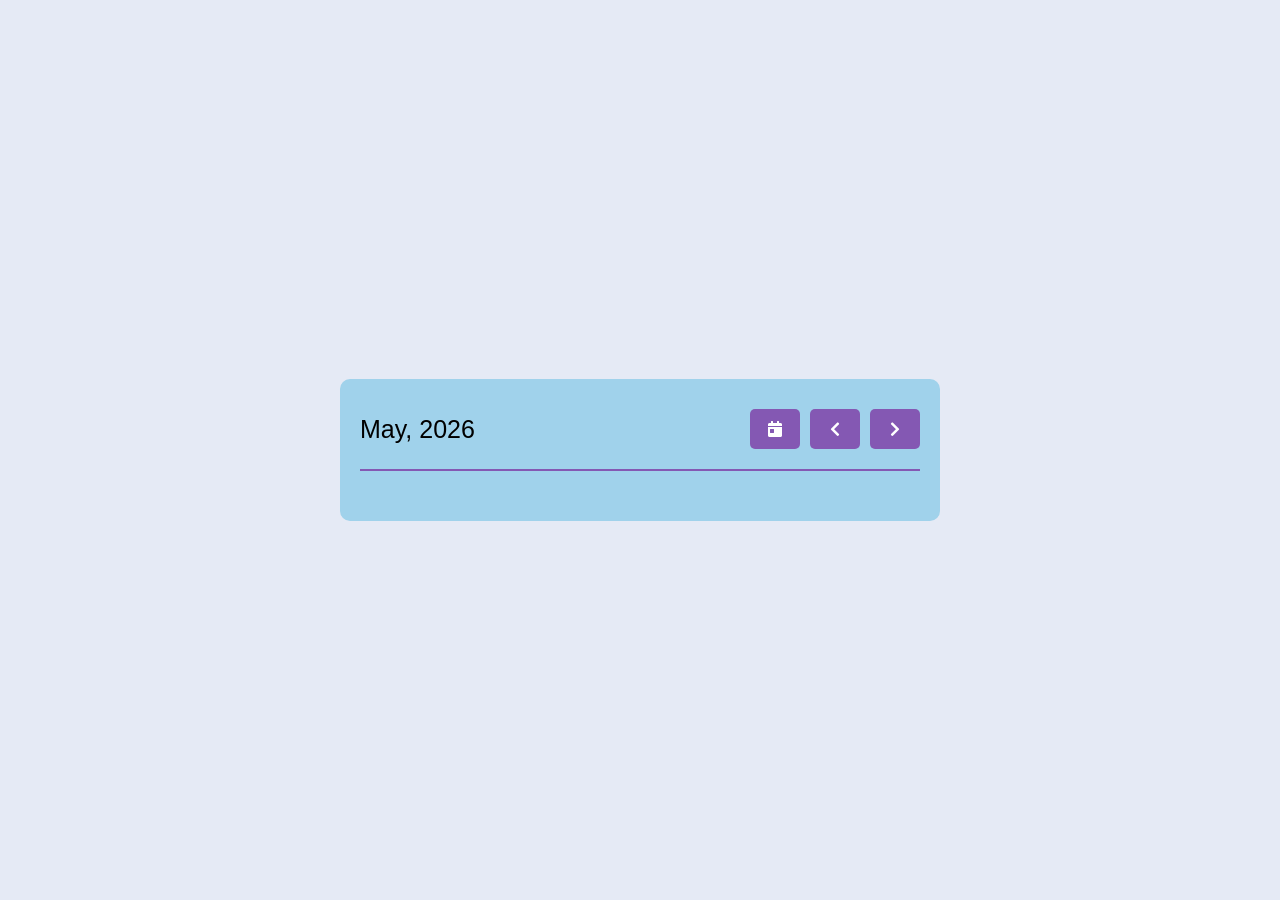
==== index.html @ c3a7c03d "Created mini calendar" ====
<!DOCTYPE html>
<html lang="en">
  <head>
    <meta charset="UTF-8" />
    <meta http-equiv="X-UA-Compatible" content="IE=edge" />
    <meta name="viewport" content="width=device-width, initial-scale=1.0" />

    <!-- STYLESHEET -->
    <link rel="stylesheet" href="style.css" />

    <!-- FONTAWESOME -->
    <link
        rel="stylesheet"
        href="https://cdnjs.cloudflare.com/ajax/libs/font-awesome/5.15.3/css/all.min.css"
    />

    <title>Mini Calendar</title>
</head>

<body>

<div class="container">
    <div class="calendar">
        <div class="header">
            <div class="month">May, 2026</div>
            <div class="btns">
    <div class="btn today">
        <i class="fas fa-calendar-day"></i>
    </div>

    <div class="btn prev">
        <i class="fas fa-chevron-left"></i>
    </div>

    <div class="btn next">
        <i class="fas fa-chevron-right"></i>
    </div>
</div>
</div>
</div>
</div>

    <!-- SCRIPT -->
    <script src="script.js"></script>

</body>
</html>
---- style.css ----
* {
  margin: 0;
  padding: 0;
  box-sizing: border-box;
  font-family:Impact, Haettenschweiler, 'Arial Narrow Bold', sans-serif;
}

body{
    background-color: #e5eaf5;

}
.container{
    width: 100%;
    min-height: 100vh;
    display: flex;
    align-items: center;
    justify-content: center;
}
.calendar{
    width: 100%;
    max-width: 600px;
    padding: 30px 20px;
    border-radius: 10px;
    background-color: #a0d2eb;
}
.calendar .header {
    display: flex;
    justify-content: space-between;
    align-items: center;
    margin-bottom: 20px;
    padding-bottom: 20px;
    border-bottom: 2px solid #8458B3;
}
.calendar .header .month {
    display: flex;
    align-items: center;
    font-size: 25px;
    font-weight: 600px; 
    color:black 
}
.calendar .header .btns {
    display: flex;
    gap: 10px;
}
.calendar .header .btns .btn {
    width: 50px;
    height: 40px;
    display: flex;
    align-items: center;
    justify-content: center;
    border-radius: 5px;
    color: #fff;
    background-color: #8458B3;
    font-size: 16px;
    cursor: pointer;
}
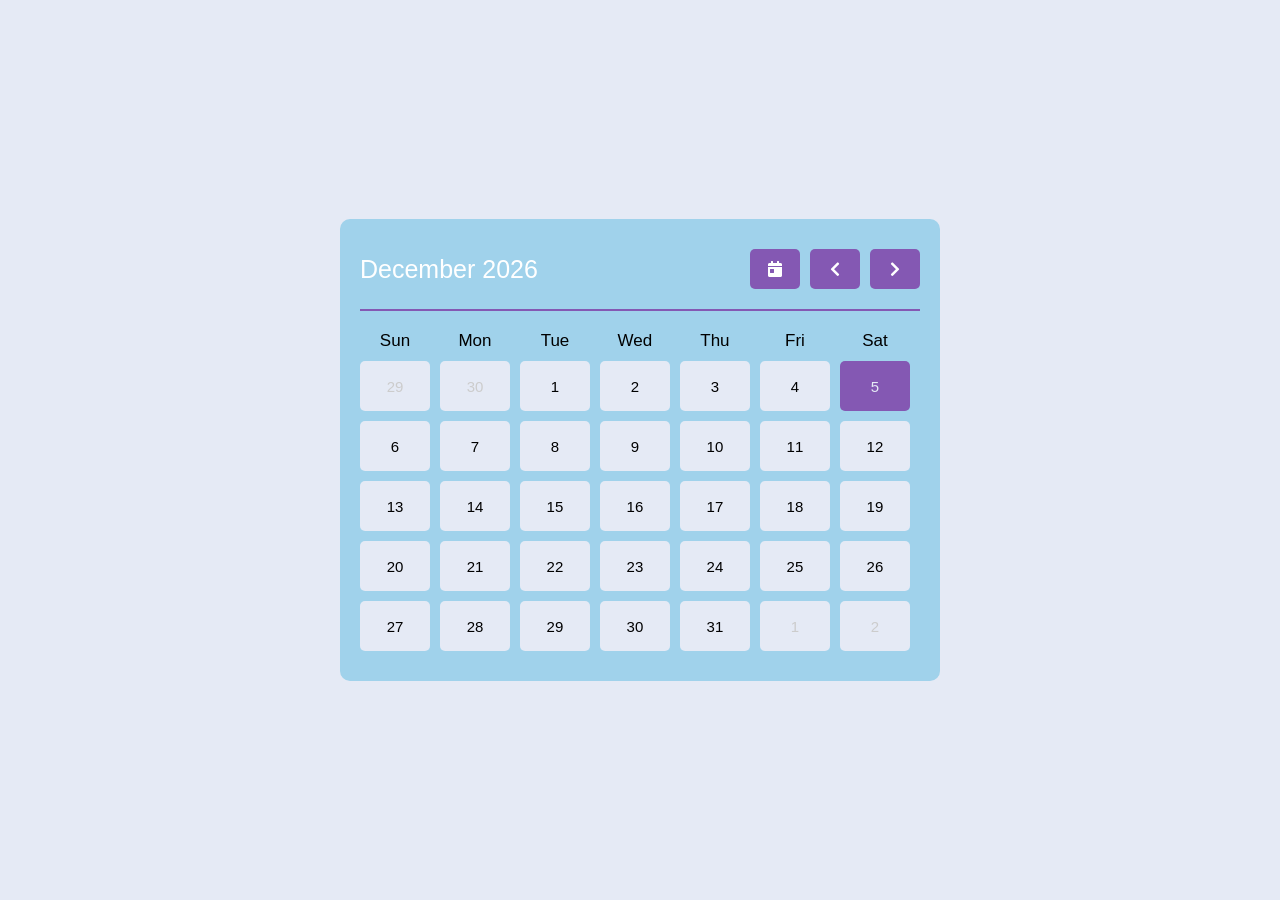
==== commit 8e910d5f: "Finished Calendar Part" ====
--- a/index.html
+++ b/index.html
@@ -5,10 +5,8 @@
     <meta http-equiv="X-UA-Compatible" content="IE=edge" />
     <meta name="viewport" content="width=device-width, initial-scale=1.0" />
 
-    <!-- STYLESHEET -->
     <link rel="stylesheet" href="style.css" />
 
-    <!-- FONTAWESOME -->
     <link
         rel="stylesheet"
         href="https://cdnjs.cloudflare.com/ajax/libs/font-awesome/5.15.3/css/all.min.css"
@@ -22,25 +20,35 @@
 <div class="container">
     <div class="calendar">
         <div class="header">
-            <div class="month">May, 2026</div>
+            <div class="month"></div>
             <div class="btns">
-    <div class="btn today">
+    <div class="btn today-btn">
         <i class="fas fa-calendar-day"></i>
     </div>
 
-    <div class="btn prev">
+    <div class="btn prev-btn">
         <i class="fas fa-chevron-left"></i>
     </div>
 
-    <div class="btn next">
+    <div class="btn next-btn">
         <i class="fas fa-chevron-right"></i>
     </div>
 </div>
 </div>
+<div class="weekdays">
+    <div class="day">Sun</div>
+    <div class="day">Mon</div>
+    <div class="day">Tue</div>
+    <div class="day">Wed</div>
+    <div class="day">Thu</div>
+    <div class="day">Fri</div>
+    <div class="day">Sat</div>
 </div>
+<div class="days">
+
+        </div>
+    </div>
 </div>
-
-    <!-- SCRIPT -->
     <script src="script.js"></script>
 
 </body>
--- a/style.css
+++ b/style.css
@@ -36,7 +36,7 @@
     align-items: center;
     font-size: 25px;
     font-weight: 600px; 
-    color:black 
+    color:white
 }
 .calendar .header .btns {
     display: flex;
@@ -53,4 +53,49 @@
     background-color: #8458B3;
     font-size: 16px;
     cursor: pointer;
+}
+.calendar .header .btns .btn:hover{
+    background-color: #8458B3;
+    transform: scale(1.06);
+}
+.weekdays {
+    display: flex;
+    gap: 10px;
+    margin-bottom: 10px;;
+}
+.weekdays .day{
+    width: calc(100% / 7 - 10px);
+    text-align: center;
+    font-size: 17px;
+    font-weight: 10;
+}
+.days{
+    display: flex;
+    flex-wrap: wrap;
+    gap: 10px;
+}
+.days .day{
+    width: calc(100% / 7 - 10px);
+    height: 50px;
+    display: flex;
+    align-items: center;
+    justify-content: center;
+    border-radius: 5px;
+    font-size: 15px;
+    font-weight: 10px;
+    color: black;
+    background-color: #e5eaf5;
+}
+.days .day:not(.next):not(.prev):hover{
+    color: #e5eaf5;
+    background-color: #8458B3;
+    transform: scale(1.04);
+}
+.days .day.today{
+    color: #e5eaf5;
+    background-color: #8458B3;
+}
+.days .day.next,
+.days .day.prev{
+   color: #ccc;
 }
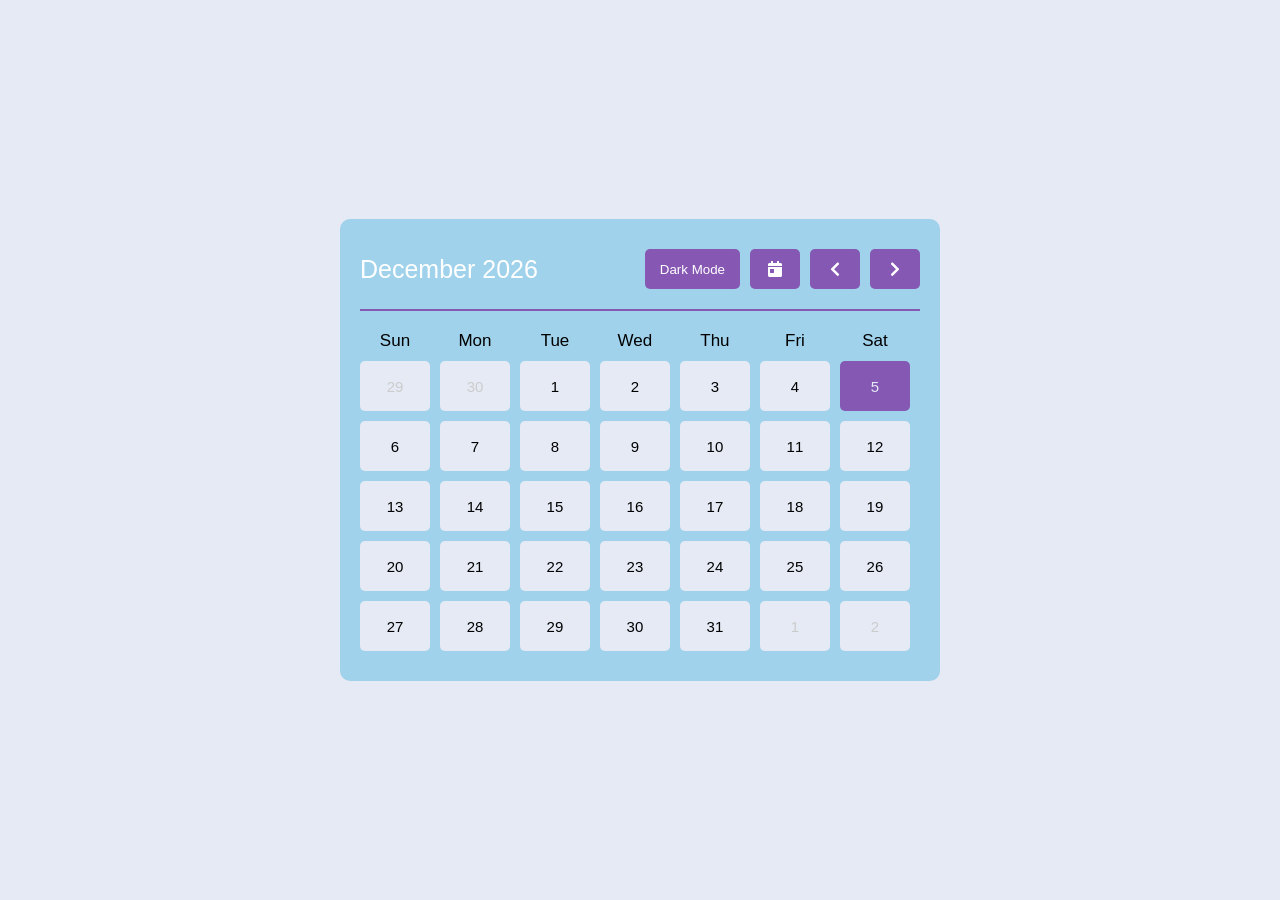
==== commit ba5d5067: "added dark mode button" ====
--- a/index.html
+++ b/index.html
@@ -12,7 +12,7 @@
         href="https://cdnjs.cloudflare.com/ajax/libs/font-awesome/5.15.3/css/all.min.css"
     />
 
-    <title>Mini Calendar</title>
+    <title>Calendar</title>
 </head>
 
 <body>
@@ -22,6 +22,8 @@
         <div class="header">
             <div class="month"></div>
             <div class="btns">
+    <button id="theme-toggle">Dark Mode</button>         
+
     <div class="btn today-btn">
         <i class="fas fa-calendar-day"></i>
     </div>
--- a/style.css
+++ b/style.css
@@ -98,4 +98,31 @@
 .days .day.next,
 .days .day.prev{
    color: #ccc;
+}
+.dark {
+    background-color: #494D5F;
+    color: #e5eaf5;
+}
+
+.dark .calendar {
+    background-color: #659ebb;
+}
+
+.dark .day {
+    background-color: #494D5F;
+    color: #e5eaf5;
+}
+#theme-toggle {
+    background-color: #8758b3;
+    color: white;
+    border: none;
+    padding: 10px 15px;
+    border-radius: 5px;
+    cursor: pointer;
+    font-weight: 1px;
+    cursor: pointer;
+}
+#theme-toggle:hover {
+    background-color: #8758b3;
+    transform: scale(1.04);
 }
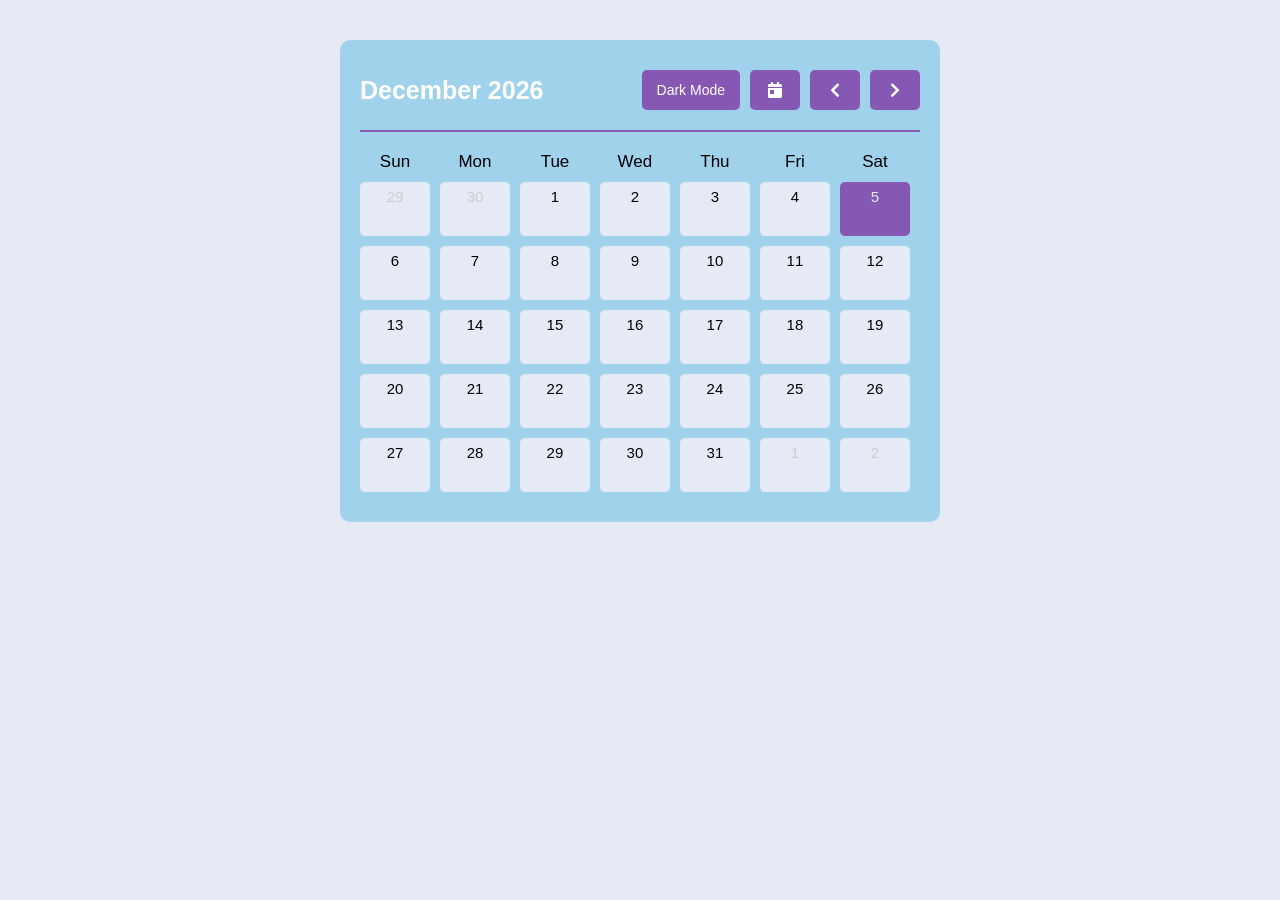
==== commit c7aff7f3: "added planner and js" ====
--- a/index.html
+++ b/index.html
@@ -1,57 +1,89 @@
-<!DOCTYPE html>
+<!doctype html>
 <html lang="en">
   <head>
     <meta charset="UTF-8" />
     <meta http-equiv="X-UA-Compatible" content="IE=edge" />
     <meta name="viewport" content="width=device-width, initial-scale=1.0" />
+    <link rel="stylesheet" href="style.css" />
+    <link
+      rel="stylesheet"
+      href="https://cdnjs.cloudflare.com/ajax/libs/font-awesome/5.15.3/css/all.min.css"
+    />
+    <title>Calendar</title>
+  </head>
+  <body>
+    <div class="container">
+      <!-- CALENDAR -->
+      <div class="calendar">
+        <div class="header">
+          <div class="month"></div>
+          <div class="btns">
+            <button id="theme-toggle">Dark Mode</button>
+            <div class="btn today-btn"><i class="fas fa-calendar-day"></i></div>
+            <div class="btn prev-btn"><i class="fas fa-chevron-left"></i></div>
+            <div class="btn next-btn"><i class="fas fa-chevron-right"></i></div>
+          </div>
+        </div>
+        <div class="weekdays">
+          <div class="day">Sun</div>
+          <div class="day">Mon</div>
+          <div class="day">Tue</div>
+          <div class="day">Wed</div>
+          <div class="day">Thu</div>
+          <div class="day">Fri</div>
+          <div class="day">Sat</div>
+        </div>
+        <div class="days"></div>
+      </div>
 
-    <link rel="stylesheet" href="style.css" />
+      <!-- PLANNER PANEL -->
+      <div class="planner" id="planner">
+        <div class="planner-header">
+          <span class="planner-date" id="planner-date">Select a day</span>
+          <button class="planner-close" id="planner-close">
+            <i class="fas fa-times"></i>
+          </button>
+        </div>
 
-    <link
-        rel="stylesheet"
-        href="https://cdnjs.cloudflare.com/ajax/libs/font-awesome/5.15.3/css/all.min.css"
-    />
+        <div class="task-list" id="task-list">
+          <p class="no-tasks" id="no-tasks">No tasks for this day.</p>
+        </div>
 
-    <title>Calendar</title>
-</head>
-
-<body>
-
-<div class="container">
-    <div class="calendar">
-        <div class="header">
-            <div class="month"></div>
-            <div class="btns">
-    <button id="theme-toggle">Dark Mode</button>         
-
-    <div class="btn today-btn">
-        <i class="fas fa-calendar-day"></i>
+        <div class="add-task-form" id="add-task-form">
+          <input
+            type="text"
+            id="task-title"
+            placeholder="Task title..."
+            maxlength="40"
+          />
+          <textarea
+            id="task-desc"
+            placeholder="Description (optional)..."
+            maxlength="300"
+          ></textarea>
+          <button id="add-task-btn">
+            <i class="fas fa-plus"></i> Add Task
+          </button>
+        </div>
+      </div>
     </div>
 
-    <div class="btn prev-btn">
-        <i class="fas fa-chevron-left"></i>
+    <!-- TASK DETAIL MODAL -->
+    <div class="modal-overlay" id="modal-overlay">
+      <div class="modal">
+        <div class="modal-header">
+          <span class="modal-title" id="modal-title"></span>
+          <button class="modal-close" id="modal-close">
+            <i class="fas fa-times"></i>
+          </button>
+        </div>
+        <p class="modal-desc" id="modal-desc"></p>
+        <button class="modal-delete" id="modal-delete">
+          <i class="fas fa-trash"></i> Delete Task
+        </button>
+      </div>
     </div>
 
-    <div class="btn next-btn">
-        <i class="fas fa-chevron-right"></i>
-    </div>
-</div>
-</div>
-<div class="weekdays">
-    <div class="day">Sun</div>
-    <div class="day">Mon</div>
-    <div class="day">Tue</div>
-    <div class="day">Wed</div>
-    <div class="day">Thu</div>
-    <div class="day">Fri</div>
-    <div class="day">Sat</div>
-</div>
-<div class="days">
-
-        </div>
-    </div>
-</div>
     <script src="script.js"></script>
-
-</body>
-</html>+  </body>
+</html>
--- a/style.css
+++ b/style.css
@@ -2,127 +2,489 @@
   margin: 0;
   padding: 0;
   box-sizing: border-box;
-  font-family:Impact, Haettenschweiler, 'Arial Narrow Bold', sans-serif;
-}
-
-body{
-    background-color: #e5eaf5;
-
-}
-.container{
-    width: 100%;
-    min-height: 100vh;
-    display: flex;
+  font-family: Impact, Haettenschweiler, 'Arial Narrow Bold', sans-serif;
+}
+
+body {
+  background-color: #e5eaf5;
+  transition: background-color 0.3s;
+}
+
+/* ── Layout ────────────────────────────────────────────── */
+.container {
+  width: 100%;
+  min-height: 100vh;
+  display: flex;
+  align-items: flex-start;
+  justify-content: center;
+  gap: 20px;
+  padding: 40px 20px;
+}
+
+/* ── Calendar ──────────────────────────────────────────── */
+.calendar {
+  width: 100%;
+  max-width: 600px;
+  padding: 30px 20px;
+  border-radius: 10px;
+  background-color: #a0d2eb;
+  flex-shrink: 0;
+  transition: background-color 0.3s;
+}
+
+.calendar .header {
+  display: flex;
+  justify-content: space-between;
+  align-items: center;
+  margin-bottom: 20px;
+  padding-bottom: 20px;
+  border-bottom: 2px solid #8458B3;
+}
+
+.calendar .header .month {
+  font-size: 25px;
+  font-weight: 600;
+  color: white;
+}
+
+.calendar .header .btns {
+  display: flex;
+  gap: 10px;
+}
+
+.calendar .header .btns .btn {
+  width: 50px;
+  height: 40px;
+  display: flex;
+  align-items: center;
+  justify-content: center;
+  border-radius: 5px;
+  color: #fff;
+  background-color: #8458B3;
+  font-size: 16px;
+  cursor: pointer;
+  transition: transform 0.15s;
+}
+
+.calendar .header .btns .btn:hover {
+  transform: scale(1.06);
+}
+
+.weekdays {
+  display: flex;
+  gap: 10px;
+  margin-bottom: 10px;
+}
+
+.weekdays .day {
+  width: calc(100% / 7 - 10px);
+  text-align: center;
+  font-size: 17px;
+}
+
+.days {
+  display: flex;
+  flex-wrap: wrap;
+  gap: 10px;
+}
+
+.days .day {
+  width: calc(100% / 7 - 10px);
+  min-height: 54px;
+  display: flex;
+  flex-direction: column;
+  align-items: center;
+  justify-content: flex-start;
+  padding-top: 6px;
+  border-radius: 5px;
+  font-size: 15px;
+  color: black;
+  background-color: #e5eaf5;
+  cursor: pointer;
+  transition: transform 0.15s, background-color 0.2s;
+  position: relative;
+  overflow: hidden;
+}
+
+.days .day:not(.next):not(.prev):hover {
+  color: #e5eaf5;
+  background-color: #8458B3;
+  transform: scale(1.04);
+}
+
+.days .day:not(.next):not(.prev):hover .task-dot-label {
+  background-color: rgba(255,255,255,0.25);
+  color: #fff;
+}
+
+.days .day.today {
+  color: #e5eaf5;
+  background-color: #8458B3;
+}
+
+.days .day.selected {
+  outline: 3px solid #fff;
+  outline-offset: -3px;
+}
+
+.days .day.next,
+.days .day.prev {
+  color: #ccc;
+  cursor: default;
+}
+
+/* Task dots on calendar cells */
+.task-dots {
+  display: flex;
+  flex-direction: column;
+  gap: 2px;
+  width: 100%;
+  padding: 0 3px;
+  margin-top: 3px;
+}
+
+.task-dot-label {
+  font-size: 9px;
+  background-color: rgba(132, 88, 179, 0.25);
+  color: #5a3a8a;
+  border-radius: 3px;
+  padding: 1px 3px;
+  white-space: nowrap;
+  overflow: hidden;
+  text-overflow: ellipsis;
+  max-width: 100%;
+  display: block;
+  font-family: Arial, sans-serif;
+}
+
+.days .day.today .task-dot-label {
+  background-color: rgba(255,255,255,0.25);
+  color: #fff;
+}
+
+.task-dot-label.more {
+  background-color: rgba(132, 88, 179, 0.4);
+  text-align: center;
+}
+
+/* ── Planner Panel ─────────────────────────────────────── */
+.planner {
+  width: 300px;
+  flex-shrink: 0;
+  background-color: #a0d2eb;
+  border-radius: 10px;
+  padding: 20px;
+  display: none;
+  flex-direction: column;
+  gap: 16px;
+  max-height: 90vh;
+  overflow-y: auto;
+  transition: background-color 0.3s;
+}
+
+.planner.open {
+  display: flex;
+}
+
+.planner-header {
+  display: flex;
+  justify-content: space-between;
+  align-items: center;
+  border-bottom: 2px solid #8458B3;
+  padding-bottom: 12px;
+}
+
+.planner-date {
+  font-size: 18px;
+  color: white;
+  font-weight: 600;
+}
+
+.planner-close {
+  background: none;
+  border: none;
+  color: white;
+  font-size: 18px;
+  cursor: pointer;
+  padding: 4px 6px;
+  border-radius: 5px;
+}
+
+.planner-close:hover {
+  background-color: rgba(255,255,255,0.2);
+}
+
+/* Task list */
+.task-list {
+  display: flex;
+  flex-direction: column;
+  gap: 8px;
+  min-height: 40px;
+}
+
+.no-tasks {
+  color: rgba(255,255,255,0.7);
+  font-size: 14px;
+  font-family: Arial, sans-serif;
+  text-align: center;
+  padding: 10px 0;
+}
+
+.task-item {
+  background-color: #e5eaf5;
+  border-radius: 6px;
+  padding: 10px 12px;
+  display: flex;
+  align-items: center;
+  justify-content: space-between;
+  cursor: pointer;
+  transition: background-color 0.15s, transform 0.15s;
+}
+
+.task-item:hover {
+  background-color: #8458B3;
+  color: white;
+  transform: scale(1.02);
+}
+
+.task-item:hover .task-item-has-desc {
+  color: rgba(255,255,255,0.8);
+}
+
+.task-item-title {
+  font-size: 14px;
+  font-family: Arial, sans-serif;
+  flex: 1;
+  overflow: hidden;
+  text-overflow: ellipsis;
+  white-space: nowrap;
+}
+
+.task-item-has-desc {
+  color: #8458B3;
+  font-size: 12px;
+  margin-left: 8px;
+  flex-shrink: 0;
+}
+
+/* Add task form */
+.add-task-form {
+  display: flex;
+  flex-direction: column;
+  gap: 8px;
+  border-top: 2px solid #8458B3;
+  padding-top: 14px;
+}
+
+.add-task-form input,
+.add-task-form textarea {
+  border: none;
+  border-radius: 6px;
+  padding: 9px 12px;
+  font-size: 14px;
+  font-family: Arial, sans-serif;
+  background-color: #e5eaf5;
+  color: #333;
+  resize: none;
+  outline: none;
+  transition: box-shadow 0.2s;
+}
+
+.add-task-form input:focus,
+.add-task-form textarea:focus {
+  box-shadow: 0 0 0 2px #8458B3;
+}
+
+.add-task-form textarea {
+  height: 70px;
+}
+
+.add-task-form button {
+  background-color: #8458B3;
+  color: white;
+  border: none;
+  border-radius: 6px;
+  padding: 10px;
+  font-size: 14px;
+  font-family: Impact, sans-serif;
+  cursor: pointer;
+  transition: transform 0.15s, background-color 0.15s;
+  letter-spacing: 0.5px;
+}
+
+.add-task-form button:hover {
+  transform: scale(1.03);
+  background-color: #6e3fa0;
+}
+
+/* ── Modal ─────────────────────────────────────────────── */
+.modal-overlay {
+  position: fixed;
+  inset: 0;
+  background-color: rgba(0,0,0,0.45);
+  display: none;
+  align-items: center;
+  justify-content: center;
+  z-index: 100;
+  padding: 20px;
+}
+
+.modal-overlay.open {
+  display: flex;
+}
+
+.modal {
+  background-color: #e5eaf5;
+  border-radius: 10px;
+  padding: 24px;
+  max-width: 400px;
+  width: 100%;
+  display: flex;
+  flex-direction: column;
+  gap: 14px;
+  box-shadow: 0 8px 30px rgba(0,0,0,0.25);
+}
+
+.modal-header {
+  display: flex;
+  justify-content: space-between;
+  align-items: flex-start;
+  gap: 10px;
+}
+
+.modal-title {
+  font-size: 20px;
+  color: #333;
+  line-height: 1.3;
+}
+
+.modal-close {
+  background: none;
+  border: none;
+  font-size: 18px;
+  cursor: pointer;
+  color: #888;
+  padding: 2px 6px;
+  border-radius: 4px;
+  flex-shrink: 0;
+}
+
+.modal-close:hover {
+  color: #333;
+  background-color: rgba(0,0,0,0.08);
+}
+
+.modal-desc {
+  font-size: 14px;
+  font-family: Arial, sans-serif;
+  color: #555;
+  line-height: 1.6;
+  white-space: pre-wrap;
+  min-height: 40px;
+}
+
+.modal-delete {
+  align-self: flex-end;
+  background-color: #c0392b;
+  color: white;
+  border: none;
+  border-radius: 6px;
+  padding: 8px 14px;
+  font-size: 13px;
+  font-family: Impact, sans-serif;
+  cursor: pointer;
+  transition: transform 0.15s, background-color 0.15s;
+  letter-spacing: 0.5px;
+}
+
+.modal-delete:hover {
+  transform: scale(1.04);
+  background-color: #a93226;
+}
+
+/* ── Theme toggle button ───────────────────────────────── */
+#theme-toggle {
+  background-color: #8758b3;
+  color: white;
+  border: none;
+  padding: 10px 15px;
+  border-radius: 5px;
+  cursor: pointer;
+  font-family: Impact, sans-serif;
+  font-size: 14px;
+  transition: transform 0.15s;
+}
+
+#theme-toggle:hover {
+  transform: scale(1.04);
+}
+
+/* ── Dark Mode ─────────────────────────────────────────── */
+.dark {
+  background-color: #494D5F;
+}
+
+.dark .calendar,
+.dark .planner {
+  background-color: #659ebb;
+}
+
+.dark .days .day {
+  background-color: #494D5F;
+  color: #e5eaf5;
+}
+
+.dark .task-dot-label {
+  background-color: rgba(255,255,255,0.15);
+  color: #e5eaf5;
+}
+
+.dark .task-item {
+  background-color: #494D5F;
+  color: #e5eaf5;
+}
+
+.dark .task-item:hover {
+  background-color: #8458B3;
+}
+
+.dark .add-task-form input,
+.dark .add-task-form textarea {
+  background-color: #494D5F;
+  color: #e5eaf5;
+}
+
+.dark .add-task-form input::placeholder,
+.dark .add-task-form textarea::placeholder {
+  color: #aaa;
+}
+
+.dark .modal {
+  background-color: #3a3d4d;
+}
+
+.dark .modal-title {
+  color: #e5eaf5;
+}
+
+.dark .modal-desc {
+  color: #ccc;
+}
+
+.dark .modal-close {
+  color: #aaa;
+}
+
+/* ── Responsive ────────────────────────────────────────── */
+@media (max-width: 700px) {
+  .container {
+    flex-direction: column;
     align-items: center;
-    justify-content: center;
-}
-.calendar{
+    padding: 20px 12px;
+  }
+
+  .planner {
     width: 100%;
     max-width: 600px;
-    padding: 30px 20px;
-    border-radius: 10px;
-    background-color: #a0d2eb;
-}
-.calendar .header {
-    display: flex;
-    justify-content: space-between;
-    align-items: center;
-    margin-bottom: 20px;
-    padding-bottom: 20px;
-    border-bottom: 2px solid #8458B3;
-}
-.calendar .header .month {
-    display: flex;
-    align-items: center;
-    font-size: 25px;
-    font-weight: 600px; 
-    color:white
-}
-.calendar .header .btns {
-    display: flex;
-    gap: 10px;
-}
-.calendar .header .btns .btn {
-    width: 50px;
-    height: 40px;
-    display: flex;
-    align-items: center;
-    justify-content: center;
-    border-radius: 5px;
-    color: #fff;
-    background-color: #8458B3;
-    font-size: 16px;
-    cursor: pointer;
-}
-.calendar .header .btns .btn:hover{
-    background-color: #8458B3;
-    transform: scale(1.06);
-}
-.weekdays {
-    display: flex;
-    gap: 10px;
-    margin-bottom: 10px;;
-}
-.weekdays .day{
-    width: calc(100% / 7 - 10px);
-    text-align: center;
-    font-size: 17px;
-    font-weight: 10;
-}
-.days{
-    display: flex;
-    flex-wrap: wrap;
-    gap: 10px;
-}
-.days .day{
-    width: calc(100% / 7 - 10px);
-    height: 50px;
-    display: flex;
-    align-items: center;
-    justify-content: center;
-    border-radius: 5px;
-    font-size: 15px;
-    font-weight: 10px;
-    color: black;
-    background-color: #e5eaf5;
-}
-.days .day:not(.next):not(.prev):hover{
-    color: #e5eaf5;
-    background-color: #8458B3;
-    transform: scale(1.04);
-}
-.days .day.today{
-    color: #e5eaf5;
-    background-color: #8458B3;
-}
-.days .day.next,
-.days .day.prev{
-   color: #ccc;
-}
-.dark {
-    background-color: #494D5F;
-    color: #e5eaf5;
-}
-
-.dark .calendar {
-    background-color: #659ebb;
-}
-
-.dark .day {
-    background-color: #494D5F;
-    color: #e5eaf5;
-}
-#theme-toggle {
-    background-color: #8758b3;
-    color: white;
-    border: none;
-    padding: 10px 15px;
-    border-radius: 5px;
-    cursor: pointer;
-    font-weight: 1px;
-    cursor: pointer;
-}
-#theme-toggle:hover {
-    background-color: #8758b3;
-    transform: scale(1.04);
+  }
 }
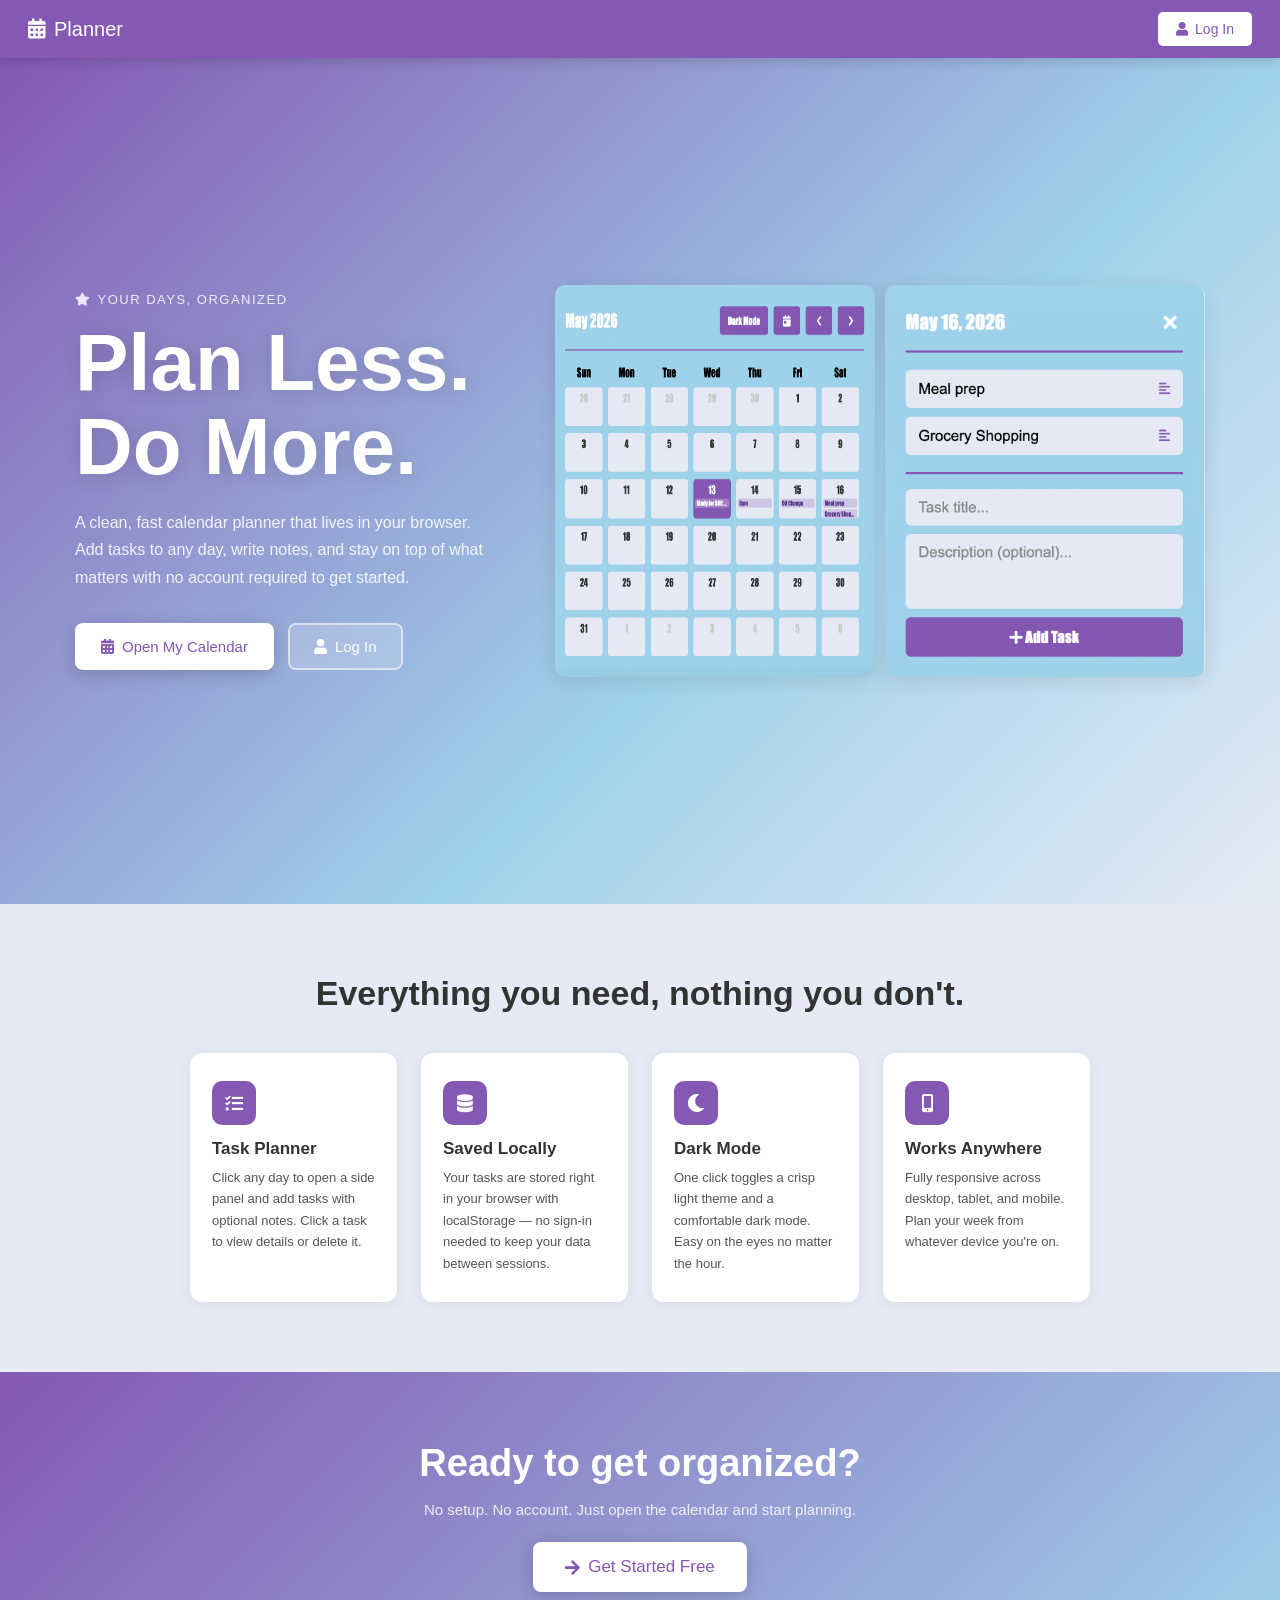
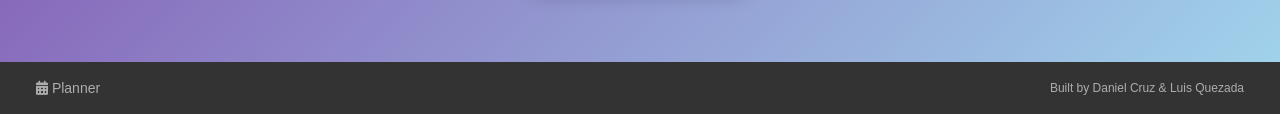
==== commit 6a07b00a: "add home page, login front end etc" ====
--- a/index.html
+++ b/index.html
@@ -9,81 +9,203 @@
       rel="stylesheet"
       href="https://cdnjs.cloudflare.com/ajax/libs/font-awesome/5.15.3/css/all.min.css"
     />
-    <title>Calendar</title>
+    <title>Planner</title>
   </head>
   <body>
-    <div class="container">
-      <!-- CALENDAR -->
-      <div class="calendar">
-        <div class="header">
-          <div class="month"></div>
-          <div class="btns">
-            <button id="theme-toggle">Dark Mode</button>
-            <div class="btn today-btn"><i class="fas fa-calendar-day"></i></div>
-            <div class="btn prev-btn"><i class="fas fa-chevron-left"></i></div>
-            <div class="btn next-btn"><i class="fas fa-chevron-right"></i></div>
+    <!-- TOP BAR -->
+    <div class="topbar">
+      <span class="topbar-logo"
+        ><i class="fas fa-calendar-alt"></i> Planner</span
+      >
+      <button class="login-btn" id="login-btn">
+        <i class="fas fa-user"></i> Log In
+      </button>
+    </div>
+
+    <!-- HERO -->
+    <section class="hero">
+      <div class="hero-bg"></div>
+      <div class="hero-content">
+        <p class="hero-eyebrow">
+          <i class="fas fa-star"></i> Your days, organized
+        </p>
+        <h1 class="hero-headline">Plan Less.<br />Do More.</h1>
+        <p class="hero-sub">
+          A clean, fast calendar planner that lives in your browser. Add tasks
+          to any day, write notes, and stay on top of what matters with no
+          account required to get started.
+        </p>
+        <div class="hero-actions">
+          <a href="calendar.html" class="btn-primary"
+            ><i class="fas fa-calendar-alt"></i> Open My Calendar</a
+          >
+          <button class="btn-ghost" id="hero-login-btn">
+            <i class="fas fa-user"></i> Log In
+          </button>
+        </div>
+      </div>
+      <div class="hero-visual">
+        <img src="cal.png" alt="Calendar preview" class="hero-mockup" />
+        <img src="info.png" alt="Planner preview" class="hero-mockup" />
+      </div>
+    </section>
+
+    <!-- FEATURES -->
+    <section class="features">
+      <h2 class="features-heading">Everything you need, nothing you don't.</h2>
+      <div class="features-grid">
+        <div class="feature-card">
+          <div class="feature-icon"><i class="fas fa-tasks"></i></div>
+          <h3>Task Planner</h3>
+          <p>
+            Click any day to open a side panel and add tasks with optional
+            notes. Click a task to view details or delete it.
+          </p>
+        </div>
+        <div class="feature-card">
+          <div class="feature-icon"><i class="fas fa-database"></i></div>
+          <h3>Saved Locally</h3>
+          <p>
+            Your tasks are stored right in your browser with localStorage — no
+            sign-in needed to keep your data between sessions.
+          </p>
+        </div>
+        <div class="feature-card">
+          <div class="feature-icon"><i class="fas fa-moon"></i></div>
+          <h3>Dark Mode</h3>
+          <p>
+            One click toggles a crisp light theme and a comfortable dark mode.
+            Easy on the eyes no matter the hour.
+          </p>
+        </div>
+        <div class="feature-card">
+          <div class="feature-icon"><i class="fas fa-mobile-alt"></i></div>
+          <h3>Works Anywhere</h3>
+          <p>
+            Fully responsive across desktop, tablet, and mobile. Plan your week
+            from whatever device you're on.
+          </p>
+        </div>
+      </div>
+    </section>
+
+    <!-- CTA BANNER -->
+    <section class="cta-banner">
+      <h2>Ready to get organized?</h2>
+      <p>No setup. No account. Just open the calendar and start planning.</p>
+      <a href="calendar.html" class="btn-primary large"
+        ><i class="fas fa-arrow-right"></i> Get Started Free</a
+      >
+    </section>
+
+    <!-- FOOTER -->
+    <footer class="site-footer">
+      <span><i class="fas fa-calendar-alt"></i> Planner</span>
+      <span class="footer-copy">Built by Daniel Cruz & Luis Quezada</span>
+    </footer>
+
+    <!-- LOGIN MODAL -->
+    <div class="modal-overlay" id="login-overlay">
+      <div class="modal login-modal">
+        <div class="modal-header">
+          <span class="modal-title">Welcome Back</span>
+          <button class="modal-close" id="login-modal-close">
+            <i class="fas fa-times"></i>
+          </button>
+        </div>
+        <p class="login-subtitle">Log in to sync your tasks across devices.</p>
+        <div class="login-form">
+          <div class="login-field">
+            <label for="login-email"
+              ><i class="fas fa-envelope"></i> Email</label
+            >
+            <input
+              type="email"
+              id="login-email"
+              placeholder="your@email.com"
+              autocomplete="email"
+            />
           </div>
-        </div>
-        <div class="weekdays">
-          <div class="day">Sun</div>
-          <div class="day">Mon</div>
-          <div class="day">Tue</div>
-          <div class="day">Wed</div>
-          <div class="day">Thu</div>
-          <div class="day">Fri</div>
-          <div class="day">Sat</div>
-        </div>
-        <div class="days"></div>
-      </div>
-
-      <!-- PLANNER PANEL -->
-      <div class="planner" id="planner">
-        <div class="planner-header">
-          <span class="planner-date" id="planner-date">Select a day</span>
-          <button class="planner-close" id="planner-close">
-            <i class="fas fa-times"></i>
-          </button>
-        </div>
-
-        <div class="task-list" id="task-list">
-          <p class="no-tasks" id="no-tasks">No tasks for this day.</p>
-        </div>
-
-        <div class="add-task-form" id="add-task-form">
-          <input
-            type="text"
-            id="task-title"
-            placeholder="Task title..."
-            maxlength="40"
-          />
-          <textarea
-            id="task-desc"
-            placeholder="Description (optional)..."
-            maxlength="300"
-          ></textarea>
-          <button id="add-task-btn">
-            <i class="fas fa-plus"></i> Add Task
+          <div class="login-field">
+            <label for="login-password"
+              ><i class="fas fa-lock"></i> Password</label
+            >
+            <div class="password-wrap">
+              <input
+                type="password"
+                id="login-password"
+                placeholder="••••••••"
+                autocomplete="current-password"
+              />
+              <button
+                class="toggle-pw"
+                id="toggle-pw"
+                tabindex="-1"
+                aria-label="Show password"
+              >
+                <i class="fas fa-eye"></i>
+              </button>
+            </div>
+          </div>
+          <a href="#" class="forgot-link">Forgot password?</a>
+          <button class="login-submit" id="login-submit">
+            <i class="fas fa-sign-in-alt"></i> Log In
+          </button>
+          <p class="login-divider"><span>or</span></p>
+          <button class="signup-link-btn">
+            Don't have an account? <strong>Sign up</strong>
           </button>
         </div>
       </div>
     </div>
 
-    <!-- TASK DETAIL MODAL -->
-    <div class="modal-overlay" id="modal-overlay">
-      <div class="modal">
-        <div class="modal-header">
-          <span class="modal-title" id="modal-title"></span>
-          <button class="modal-close" id="modal-close">
-            <i class="fas fa-times"></i>
-          </button>
-        </div>
-        <p class="modal-desc" id="modal-desc"></p>
-        <button class="modal-delete" id="modal-delete">
-          <i class="fas fa-trash"></i> Delete Task
-        </button>
-      </div>
-    </div>
-
-    <script src="script.js"></script>
+    <script>
+      const loginOverlay = document.getElementById("login-overlay");
+      const loginModalClose = document.getElementById("login-modal-close");
+      const loginSubmit = document.getElementById("login-submit");
+      const togglePw = document.getElementById("toggle-pw");
+      const loginPassword = document.getElementById("login-password");
+
+      function openLogin() {
+        loginOverlay.classList.add("open");
+      }
+      function closeLogin() {
+        loginOverlay.classList.remove("open");
+      }
+
+      document.getElementById("login-btn").addEventListener("click", openLogin);
+      document
+        .getElementById("hero-login-btn")
+        .addEventListener("click", openLogin);
+      loginModalClose.addEventListener("click", closeLogin);
+      loginOverlay.addEventListener("click", (e) => {
+        if (e.target === loginOverlay) closeLogin();
+      });
+
+      togglePw.addEventListener("click", () => {
+        const isText = loginPassword.type === "text";
+        loginPassword.type = isText ? "password" : "text";
+        togglePw.querySelector("i").className = isText
+          ? "fas fa-eye"
+          : "fas fa-eye-slash";
+      });
+
+      loginSubmit.addEventListener("click", () => {
+        const email = document.getElementById("login-email").value.trim();
+        const pass = loginPassword.value;
+        if (!email || !pass) {
+          loginSubmit.style.background = "#c0392b";
+          loginSubmit.textContent = "Fill in all fields";
+          setTimeout(() => {
+            loginSubmit.style.background = "";
+            loginSubmit.innerHTML = '<i class="fas fa-sign-in-alt"></i> Log In';
+          }, 1800);
+          return;
+        }
+
+        console.log("Login attempted:", email);
+        closeLogin();
+      });
+    </script>
   </body>
 </html>
--- a/style.css
+++ b/style.css
@@ -1,16 +1,137 @@
+/* ── Variables ─────────────────────────────────────────── */
+:root {
+  --purple:     #8458B3;
+  --purple-h:   #6e3fa0;
+  --blue:       #a0d2eb;
+  --body-bg:    #e5eaf5;
+  --surface:    #e5eaf5;
+  --card:       #fff;
+  --panel:      #a0d2eb;
+  --modal-bg:   #e5eaf5;
+  --text:       #333;
+  --text-2:     #555;
+  --text-muted: #888;
+  --ui:         Impact, Haettenschweiler, 'Arial Narrow Bold', sans-serif;
+  --body:       Arial, sans-serif;
+  --r:          5px;
+  --R:          10px;
+  --t:          0.15s;
+}
+
+body.dark {
+  --body-bg:    #494D5F;
+  --surface:    #494D5F;
+  --card:       #3a3d4d;
+  --panel:      #659ebb;
+  --modal-bg:   #3a3d4d;
+  --text:       #e5eaf5;
+  --text-2:     #ccc;
+  --text-muted: #aaa;
+}
+
+/* ── Reset & Base ──────────────────────────────────────── */
 * {
   margin: 0;
   padding: 0;
   box-sizing: border-box;
-  font-family: Impact, Haettenschweiler, 'Arial Narrow Bold', sans-serif;
 }
 
 body {
-  background-color: #e5eaf5;
+  font-family: var(--body);
+  background-color: var(--body-bg);
   transition: background-color 0.3s;
 }
 
-/* ── Layout ────────────────────────────────────────────── */
+/* Impact only where intentional */
+h1, h2, h3, button,
+.topbar-logo, .month, .planner-date,
+.days .day, .weekdays .day,
+.btn-primary {
+  font-family: var(--ui);
+}
+
+/* Form elements don't inherit font in all browsers */
+input, textarea {
+  font-family: var(--body);
+  color: var(--text);
+}
+
+/* ── Topbar ────────────────────────────────────────────── */
+.topbar {
+  display: flex;
+  align-items: center;
+  justify-content: space-between;
+  padding: 12px 28px;
+  background-color: var(--purple);
+  box-shadow: 0 2px 12px rgba(0,0,0,0.18);
+  position: sticky;
+  top: 0;
+  z-index: 50;
+}
+
+.topbar-logo {
+  font-size: 20px;
+  color: white;
+  display: flex;
+  align-items: center;
+  gap: 8px;
+}
+
+.topbar-home {
+  color: white;
+  text-decoration: none;
+  margin-right: 6px;
+  opacity: 0.75;
+  transition: opacity var(--t);
+}
+
+.topbar-home:hover {
+  opacity: 1;
+}
+
+.login-btn,
+#theme-toggle {
+  border: none;
+  border-radius: var(--r);
+  font-size: 14px;
+  cursor: pointer;
+  display: flex;
+  align-items: center;
+  gap: 7px;
+  transition: transform var(--t);
+}
+
+.login-btn {
+  background: white;
+  color: var(--purple);
+  padding: 9px 18px;
+}
+
+.login-btn:hover {
+  transform: scale(1.05);
+  background: #f0e8ff;
+}
+
+#theme-toggle {
+  background: var(--purple);
+  color: white;
+  padding: 10px 15px;
+}
+
+#theme-toggle:hover {
+  transform: scale(1.05);
+}
+
+body.dark .login-btn {
+  background: var(--surface);
+  color: var(--text);
+}
+
+body.dark .login-btn:hover {
+  background: #5a5d70;
+}
+
+/* ── Calendar Page ─────────────────────────────────────── */
 .container {
   width: 100%;
   min-height: 100vh;
@@ -21,15 +142,13 @@
   padding: 40px 20px;
 }
 
-/* ── Calendar ──────────────────────────────────────────── */
 .calendar {
   width: 100%;
   max-width: 600px;
   padding: 30px 20px;
-  border-radius: 10px;
-  background-color: #a0d2eb;
+  border-radius: var(--R);
+  background-color: var(--panel);
   flex-shrink: 0;
-  transition: background-color 0.3s;
 }
 
 .calendar .header {
@@ -38,12 +157,11 @@
   align-items: center;
   margin-bottom: 20px;
   padding-bottom: 20px;
-  border-bottom: 2px solid #8458B3;
+  border-bottom: 2px solid var(--purple);
 }
 
 .calendar .header .month {
   font-size: 25px;
-  font-weight: 600;
   color: white;
 }
 
@@ -58,12 +176,12 @@
   display: flex;
   align-items: center;
   justify-content: center;
-  border-radius: 5px;
-  color: #fff;
-  background-color: #8458B3;
+  border-radius: var(--r);
+  color: white;
+  background: var(--purple);
   font-size: 16px;
   cursor: pointer;
-  transition: transform 0.15s;
+  transition: transform var(--t);
 }
 
 .calendar .header .btns .btn:hover {
@@ -96,34 +214,34 @@
   align-items: center;
   justify-content: flex-start;
   padding-top: 6px;
-  border-radius: 5px;
+  border-radius: var(--r);
   font-size: 15px;
-  color: black;
-  background-color: #e5eaf5;
-  cursor: pointer;
-  transition: transform 0.15s, background-color 0.2s;
+  color: var(--text);
+  background: var(--surface);
+  cursor: pointer;
+  transition: transform var(--t), background-color 0.2s;
   position: relative;
   overflow: hidden;
 }
 
 .days .day:not(.next):not(.prev):hover {
-  color: #e5eaf5;
-  background-color: #8458B3;
+  color: white;
+  background: var(--purple);
   transform: scale(1.04);
 }
 
 .days .day:not(.next):not(.prev):hover .task-dot-label {
-  background-color: rgba(255,255,255,0.25);
-  color: #fff;
+  background: rgba(255,255,255,0.25);
+  color: white;
 }
 
 .days .day.today {
-  color: #e5eaf5;
-  background-color: #8458B3;
+  color: white;
+  background: var(--purple);
 }
 
 .days .day.selected {
-  outline: 3px solid #fff;
+  outline: 3px solid white;
   outline-offset: -3px;
 }
 
@@ -133,7 +251,6 @@
   cursor: default;
 }
 
-/* Task dots on calendar cells */
 .task-dots {
   display: flex;
   flex-direction: column;
@@ -145,41 +262,43 @@
 
 .task-dot-label {
   font-size: 9px;
-  background-color: rgba(132, 88, 179, 0.25);
+  background: rgba(132,88,179,0.25);
   color: #5a3a8a;
   border-radius: 3px;
   padding: 1px 3px;
   white-space: nowrap;
   overflow: hidden;
   text-overflow: ellipsis;
-  max-width: 100%;
   display: block;
-  font-family: Arial, sans-serif;
 }
 
 .days .day.today .task-dot-label {
-  background-color: rgba(255,255,255,0.25);
-  color: #fff;
+  background: rgba(255,255,255,0.25);
+  color: white;
 }
 
 .task-dot-label.more {
-  background-color: rgba(132, 88, 179, 0.4);
+  background: rgba(132,88,179,0.4);
   text-align: center;
+}
+
+body.dark .task-dot-label {
+  background: rgba(255,255,255,0.15);
+  color: #e5eaf5;
 }
 
 /* ── Planner Panel ─────────────────────────────────────── */
 .planner {
   width: 300px;
   flex-shrink: 0;
-  background-color: #a0d2eb;
-  border-radius: 10px;
+  background: var(--panel);
+  border-radius: var(--R);
   padding: 20px;
   display: none;
   flex-direction: column;
   gap: 16px;
   max-height: 90vh;
   overflow-y: auto;
-  transition: background-color 0.3s;
 }
 
 .planner.open {
@@ -190,14 +309,13 @@
   display: flex;
   justify-content: space-between;
   align-items: center;
-  border-bottom: 2px solid #8458B3;
+  border-bottom: 2px solid var(--purple);
   padding-bottom: 12px;
 }
 
 .planner-date {
   font-size: 18px;
   color: white;
-  font-weight: 600;
 }
 
 .planner-close {
@@ -207,42 +325,39 @@
   font-size: 18px;
   cursor: pointer;
   padding: 4px 6px;
-  border-radius: 5px;
+  border-radius: var(--r);
 }
 
 .planner-close:hover {
-  background-color: rgba(255,255,255,0.2);
-}
-
-/* Task list */
+  background: rgba(255,255,255,0.2);
+}
+
 .task-list {
   display: flex;
   flex-direction: column;
   gap: 8px;
-  min-height: 40px;
 }
 
 .no-tasks {
   color: rgba(255,255,255,0.7);
   font-size: 14px;
-  font-family: Arial, sans-serif;
   text-align: center;
   padding: 10px 0;
 }
 
 .task-item {
-  background-color: #e5eaf5;
-  border-radius: 6px;
+  background: var(--surface);
+  border-radius: var(--r);
   padding: 10px 12px;
   display: flex;
   align-items: center;
   justify-content: space-between;
   cursor: pointer;
-  transition: background-color 0.15s, transform 0.15s;
+  transition: background var(--t), transform var(--t);
 }
 
 .task-item:hover {
-  background-color: #8458B3;
+  background: var(--purple);
   color: white;
   transform: scale(1.02);
 }
@@ -253,7 +368,6 @@
 
 .task-item-title {
   font-size: 14px;
-  font-family: Arial, sans-serif;
   flex: 1;
   overflow: hidden;
   text-overflow: ellipsis;
@@ -261,30 +375,26 @@
 }
 
 .task-item-has-desc {
-  color: #8458B3;
+  color: var(--purple);
   font-size: 12px;
   margin-left: 8px;
-  flex-shrink: 0;
-}
-
-/* Add task form */
+}
+
 .add-task-form {
   display: flex;
   flex-direction: column;
   gap: 8px;
-  border-top: 2px solid #8458B3;
+  border-top: 2px solid var(--purple);
   padding-top: 14px;
 }
 
 .add-task-form input,
 .add-task-form textarea {
   border: none;
-  border-radius: 6px;
+  border-radius: var(--r);
   padding: 9px 12px;
   font-size: 14px;
-  font-family: Arial, sans-serif;
-  background-color: #e5eaf5;
-  color: #333;
+  background: var(--surface);
   resize: none;
   outline: none;
   transition: box-shadow 0.2s;
@@ -292,36 +402,39 @@
 
 .add-task-form input:focus,
 .add-task-form textarea:focus {
-  box-shadow: 0 0 0 2px #8458B3;
+  box-shadow: 0 0 0 2px var(--purple);
 }
 
 .add-task-form textarea {
   height: 70px;
 }
 
+.add-task-form input::placeholder,
+.add-task-form textarea::placeholder {
+  color: var(--text-muted);
+}
+
 .add-task-form button {
-  background-color: #8458B3;
+  background: var(--purple);
   color: white;
   border: none;
-  border-radius: 6px;
+  border-radius: var(--r);
   padding: 10px;
   font-size: 14px;
-  font-family: Impact, sans-serif;
-  cursor: pointer;
-  transition: transform 0.15s, background-color 0.15s;
-  letter-spacing: 0.5px;
+  cursor: pointer;
+  transition: transform var(--t), background var(--t);
 }
 
 .add-task-form button:hover {
   transform: scale(1.03);
-  background-color: #6e3fa0;
+  background: var(--purple-h);
 }
 
 /* ── Modal ─────────────────────────────────────────────── */
 .modal-overlay {
   position: fixed;
   inset: 0;
-  background-color: rgba(0,0,0,0.45);
+  background: rgba(0,0,0,0.45);
   display: none;
   align-items: center;
   justify-content: center;
@@ -334,8 +447,8 @@
 }
 
 .modal {
-  background-color: #e5eaf5;
-  border-radius: 10px;
+  background: var(--modal-bg);
+  border-radius: var(--R);
   padding: 24px;
   max-width: 400px;
   width: 100%;
@@ -354,7 +467,7 @@
 
 .modal-title {
   font-size: 20px;
-  color: #333;
+  color: var(--text);
   line-height: 1.3;
 }
 
@@ -363,119 +476,504 @@
   border: none;
   font-size: 18px;
   cursor: pointer;
-  color: #888;
+  color: var(--text-muted);
   padding: 2px 6px;
   border-radius: 4px;
-  flex-shrink: 0;
 }
 
 .modal-close:hover {
-  color: #333;
-  background-color: rgba(0,0,0,0.08);
+  color: var(--text);
+  background: rgba(0,0,0,0.08);
 }
 
 .modal-desc {
   font-size: 14px;
-  font-family: Arial, sans-serif;
-  color: #555;
+  color: var(--text-2);
   line-height: 1.6;
   white-space: pre-wrap;
-  min-height: 40px;
 }
 
 .modal-delete {
   align-self: flex-end;
-  background-color: #c0392b;
+  background: #c0392b;
   color: white;
   border: none;
-  border-radius: 6px;
+  border-radius: var(--r);
   padding: 8px 14px;
   font-size: 13px;
-  font-family: Impact, sans-serif;
-  cursor: pointer;
-  transition: transform 0.15s, background-color 0.15s;
-  letter-spacing: 0.5px;
+  cursor: pointer;
+  transition: transform var(--t), background var(--t);
 }
 
 .modal-delete:hover {
   transform: scale(1.04);
-  background-color: #a93226;
-}
-
-/* ── Theme toggle button ───────────────────────────────── */
-#theme-toggle {
-  background-color: #8758b3;
-  color: white;
+  background: #a93226;
+}
+
+/* ── Login Modal ───────────────────────────────────────── */
+.login-modal {
+  max-width: 380px;
+}
+
+.login-subtitle {
+  font-size: 13px;
+  color: var(--text-muted);
+  margin-top: -6px;
+}
+
+.login-form {
+  display: flex;
+  flex-direction: column;
+  gap: 12px;
+}
+
+.login-field {
+  display: flex;
+  flex-direction: column;
+  gap: 5px;
+}
+
+.login-field label {
+  font-size: 12px;
+  color: var(--purple);
+  font-weight: 600;
+  display: flex;
+  align-items: center;
+  gap: 5px;
+}
+
+.login-field input {
+  border: 2px solid #ddd;
+  border-radius: var(--r);
+  padding: 10px 12px;
+  font-size: 14px;
+  width: 100%;
+  outline: none;
+  transition: border-color 0.2s, box-shadow 0.2s;
+}
+
+.login-field input:focus {
+  border-color: var(--purple);
+  box-shadow: 0 0 0 3px rgba(132,88,179,0.15);
+}
+
+.login-field input::placeholder {
+  color: var(--text-muted);
+}
+
+.password-wrap {
+  position: relative;
+  display: flex;
+  align-items: center;
+}
+
+.password-wrap input {
+  padding-right: 42px;
+}
+
+.toggle-pw {
+  position: absolute;
+  right: 10px;
+  background: none;
   border: none;
-  padding: 10px 15px;
-  border-radius: 5px;
-  cursor: pointer;
-  font-family: Impact, sans-serif;
+  color: var(--text-muted);
+  cursor: pointer;
   font-size: 14px;
-  transition: transform 0.15s;
-}
-
-#theme-toggle:hover {
+  padding: 4px;
+  transition: color var(--t);
+}
+
+.toggle-pw:hover {
+  color: var(--purple);
+}
+
+.forgot-link {
+  font-size: 12px;
+  color: var(--purple);
+  text-decoration: none;
+  text-align: right;
+  transition: opacity var(--t);
+}
+
+.forgot-link:hover {
+  opacity: 0.7;
+  text-decoration: underline;
+}
+
+.login-submit {
+  background: var(--purple);
+  color: white;
+  border: none;
+  border-radius: var(--r);
+  padding: 11px;
+  font-size: 15px;
+  cursor: pointer;
+  display: flex;
+  align-items: center;
+  justify-content: center;
+  gap: 8px;
+  transition: transform var(--t), background var(--t);
+}
+
+.login-submit:hover {
+  transform: scale(1.02);
+  background: var(--purple-h);
+}
+
+.login-divider {
+  display: flex;
+  align-items: center;
+  gap: 10px;
+  font-size: 12px;
+  color: #bbb;
+}
+
+.login-divider::before,
+.login-divider::after {
+  content: "";
+  flex: 1;
+  height: 1px;
+  background: #e0e0e0;
+}
+
+.signup-link-btn {
+  background: none;
+  border: 2px solid var(--purple);
+  border-radius: var(--r);
+  padding: 9px;
+  font-size: 13px;
+  color: var(--purple);
+  cursor: pointer;
+  text-align: center;
+  transition: background var(--t), transform var(--t);
+}
+
+.signup-link-btn:hover {
+  background: rgba(132,88,179,0.08);
+  transform: scale(1.02);
+}
+
+body.dark .login-field input {
+  border-color: #5a5d70;
+}
+
+body.dark .login-field label,
+body.dark .forgot-link {
+  color: #c4a0f0;
+}
+
+body.dark .signup-link-btn {
+  border-color: #c4a0f0;
+  color: #c4a0f0;
+}
+
+body.dark .signup-link-btn:hover {
+  background: rgba(196,160,240,0.1);
+}
+
+/* ── Home: Hero ────────────────────────────────────────── */
+.hero {
+  min-height: calc(100vh - 54px);
+  display: flex;
+  align-items: center;
+  justify-content: center;
+  gap: 60px;
+  padding: 60px 40px;
+  position: relative;
+  overflow: hidden;
+}
+
+.hero-bg {
+  position: absolute;
+  inset: 0;
+  z-index: 0;
+  background: linear-gradient(135deg, var(--purple) 0%, var(--blue) 60%, var(--body-bg) 100%);
+}
+
+body.dark .hero-bg {
+  background: linear-gradient(135deg, #5c3d8a 0%, #3a6a80 60%, var(--body-bg) 100%);
+}
+
+.hero-content,
+.hero-visual {
+  position: relative;
+  z-index: 1;
+}
+
+.hero-content {
+  max-width: 480px;
+}
+
+.hero-visual {
+  display: flex;
+  flex-direction: row;
+  gap: 10px;
+}
+
+.hero-visual img {
+  width: 100%;
+  max-width: 320px;
+  height: auto;
+  border-radius: var(--R);
+  box-shadow: 0 4px 20px rgba(0,0,0,0.1);
+}
+
+.hero-eyebrow {
+  font-size: 13px;
+  color: rgba(255,255,255,0.85);
+  letter-spacing: 1.5px;
+  text-transform: uppercase;
+  margin-bottom: 14px;
+  display: flex;
+  align-items: center;
+  gap: 6px;
+}
+
+.hero-headline {
+  font-size: clamp(48px, 8vw, 80px);
+  color: white;
+  line-height: 1.05;
+  margin-bottom: 20px;
+  text-shadow: 0 2px 20px rgba(0,0,0,0.15);
+}
+
+.hero-sub {
+  font-size: 16px;
+  color: rgba(255,255,255,0.88);
+  line-height: 1.7;
+  margin-bottom: 32px;
+  max-width: 420px;
+}
+
+.hero-actions {
+  display: flex;
+  gap: 14px;
+  flex-wrap: wrap;
+}
+
+.btn-primary {
+  background: white;
+  color: var(--purple);
+  border: none;
+  border-radius: 8px;
+  padding: 13px 26px;
+  font-size: 15px;
+  cursor: pointer;
+  text-decoration: none;
+  display: inline-flex;
+  align-items: center;
+  gap: 8px;
+  box-shadow: 0 4px 18px rgba(0,0,0,0.18);
+  transition: transform var(--t), box-shadow var(--t);
+}
+
+.btn-primary:hover {
+  transform: scale(1.05);
+  box-shadow: 0 6px 24px rgba(0,0,0,0.22);
+}
+
+.btn-primary.large {
+  font-size: 17px;
+  padding: 15px 32px;
+}
+
+.btn-ghost {
+  background: rgba(255,255,255,0.18);
+  color: white;
+  border: 2px solid rgba(255,255,255,0.55);
+  border-radius: 8px;
+  padding: 13px 24px;
+  font-size: 15px;
+  cursor: pointer;
+  display: inline-flex;
+  align-items: center;
+  gap: 8px;
+  backdrop-filter: blur(6px);
+  transition: transform var(--t), background var(--t);
+}
+
+.btn-ghost:hover {
   transform: scale(1.04);
-}
-
-/* ── Dark Mode ─────────────────────────────────────────── */
-.dark {
-  background-color: #494D5F;
-}
-
-.dark .calendar,
-.dark .planner {
-  background-color: #659ebb;
-}
-
-.dark .days .day {
-  background-color: #494D5F;
-  color: #e5eaf5;
-}
-
-.dark .task-dot-label {
-  background-color: rgba(255,255,255,0.15);
-  color: #e5eaf5;
-}
-
-.dark .task-item {
-  background-color: #494D5F;
-  color: #e5eaf5;
-}
-
-.dark .task-item:hover {
-  background-color: #8458B3;
-}
-
-.dark .add-task-form input,
-.dark .add-task-form textarea {
-  background-color: #494D5F;
-  color: #e5eaf5;
-}
-
-.dark .add-task-form input::placeholder,
-.dark .add-task-form textarea::placeholder {
-  color: #aaa;
-}
-
-.dark .modal {
-  background-color: #3a3d4d;
-}
-
-.dark .modal-title {
-  color: #e5eaf5;
-}
-
-.dark .modal-desc {
-  color: #ccc;
-}
-
-.dark .modal-close {
-  color: #aaa;
+  background: rgba(255,255,255,0.28);
+}
+
+.md-chip {
+  font-size: 7px;
+  background: rgba(132,88,179,0.3);
+  color: #5a3a8a;
+  border-radius: 2px;
+  padding: 0 2px;
+  width: 100%;
+  overflow: hidden;
+  text-overflow: ellipsis;
+  white-space: nowrap;
+  text-align: center;
+  display: block;
+}
+
+body.dark .md-chip {
+  color: #ddd;
+}
+
+.mp-header {
+  font-size: 14px;
+  color: white;
+  border-bottom: 1px solid var(--purple);
+  padding-bottom: 8px;
+}
+
+.mp-task {
+  font-size: 12px;
+  background: var(--surface);
+  color: var(--text);
+  border-radius: var(--r);
+  padding: 7px 10px;
+  display: flex;
+  align-items: center;
+  gap: 7px;
+}
+
+.mp-task i {
+  color: var(--purple);
+  font-size: 10px;
+}
+
+.mp-add {
+  font-size: 12px;
+  color: rgba(255,255,255,0.6);
+  display: flex;
+  align-items: center;
+  gap: 6px;
+  padding: 4px 2px;
+}
+
+/* ── Home: Features ────────────────────────────────────── */
+.features {
+  background: var(--body-bg);
+  padding: 70px 40px;
+  text-align: center;
+}
+
+.features h2 {
+  font-size: clamp(22px, 4vw, 34px);
+  color: var(--text);
+  margin-bottom: 40px;
+}
+
+.features-grid {
+  display: grid;
+  grid-template-columns: repeat(auto-fit, minmax(200px, 1fr));
+  gap: 24px;
+  max-width: 900px;
+  margin: 0 auto;
+}
+
+.feature-card {
+  background: var(--card);
+  border-radius: 12px;
+  padding: 28px 22px;
+  box-shadow: 0 2px 14px rgba(0,0,0,0.07);
+  transition: transform 0.2s, box-shadow 0.2s;
+  text-align: left;
+}
+
+.feature-card:hover {
+  transform: translateY(-4px);
+  box-shadow: 0 8px 28px rgba(132,88,179,0.15);
+}
+
+.feature-icon {
+  width: 44px;
+  height: 44px;
+  background: var(--purple);
+  border-radius: var(--R);
+  display: flex;
+  align-items: center;
+  justify-content: center;
+  color: white;
+  font-size: 18px;
+  margin-bottom: 14px;
+}
+
+.feature-card h3 {
+  font-size: 17px;
+  color: var(--text);
+  margin-bottom: 8px;
+}
+
+.feature-card p {
+  font-size: 13px;
+  color: var(--text-2);
+  line-height: 1.65;
+}
+
+/* ── Home: CTA & Footer ────────────────────────────────── */
+.cta-banner {
+  background: linear-gradient(135deg, var(--purple), var(--blue));
+  padding: 70px 40px;
+  text-align: center;
+  display: flex;
+  flex-direction: column;
+  align-items: center;
+  gap: 16px;
+}
+
+.cta-banner h2 {
+  font-size: clamp(24px, 4vw, 38px);
+  color: white;
+}
+
+.cta-banner p {
+  font-size: 15px;
+  color: rgba(255,255,255,0.85);
+  margin-bottom: 8px;
+}
+
+.site-footer {
+  background: #333;
+  color: rgba(255,255,255,0.6);
+  display: flex;
+  align-items: center;
+  justify-content: space-between;
+  padding: 18px 36px;
+  font-size: 14px;
+}
+
+.footer-copy {
+  font-size: 12px;
+}
+
+body.dark .site-footer {
+  background: #1e1f28;
 }
 
 /* ── Responsive ────────────────────────────────────────── */
+@media (max-width: 900px) {
+  .hero {
+    flex-direction: column;
+    text-align: center;
+    gap: 40px;
+    padding: 50px 24px;
+  }
+
+  .hero-content {
+    max-width: 100%;
+  }
+
+  .hero-eyebrow,
+  .hero-actions {
+    justify-content: center;
+  }
+
+  .hero-sub {
+    margin: 0 auto 32px;
+  }
+
+  .hero-visual {
+    align-items: center;
+  }
+}
+
 @media (max-width: 700px) {
   .container {
     flex-direction: column;
@@ -487,4 +985,15 @@
     width: 100%;
     max-width: 600px;
   }
+}
+
+@media (max-width: 500px) {
+  .features,
+  .cta-banner {
+    padding: 50px 20px;
+  }
+
+  .site-footer {
+    padding: 16px 20px;
+  }
 }
